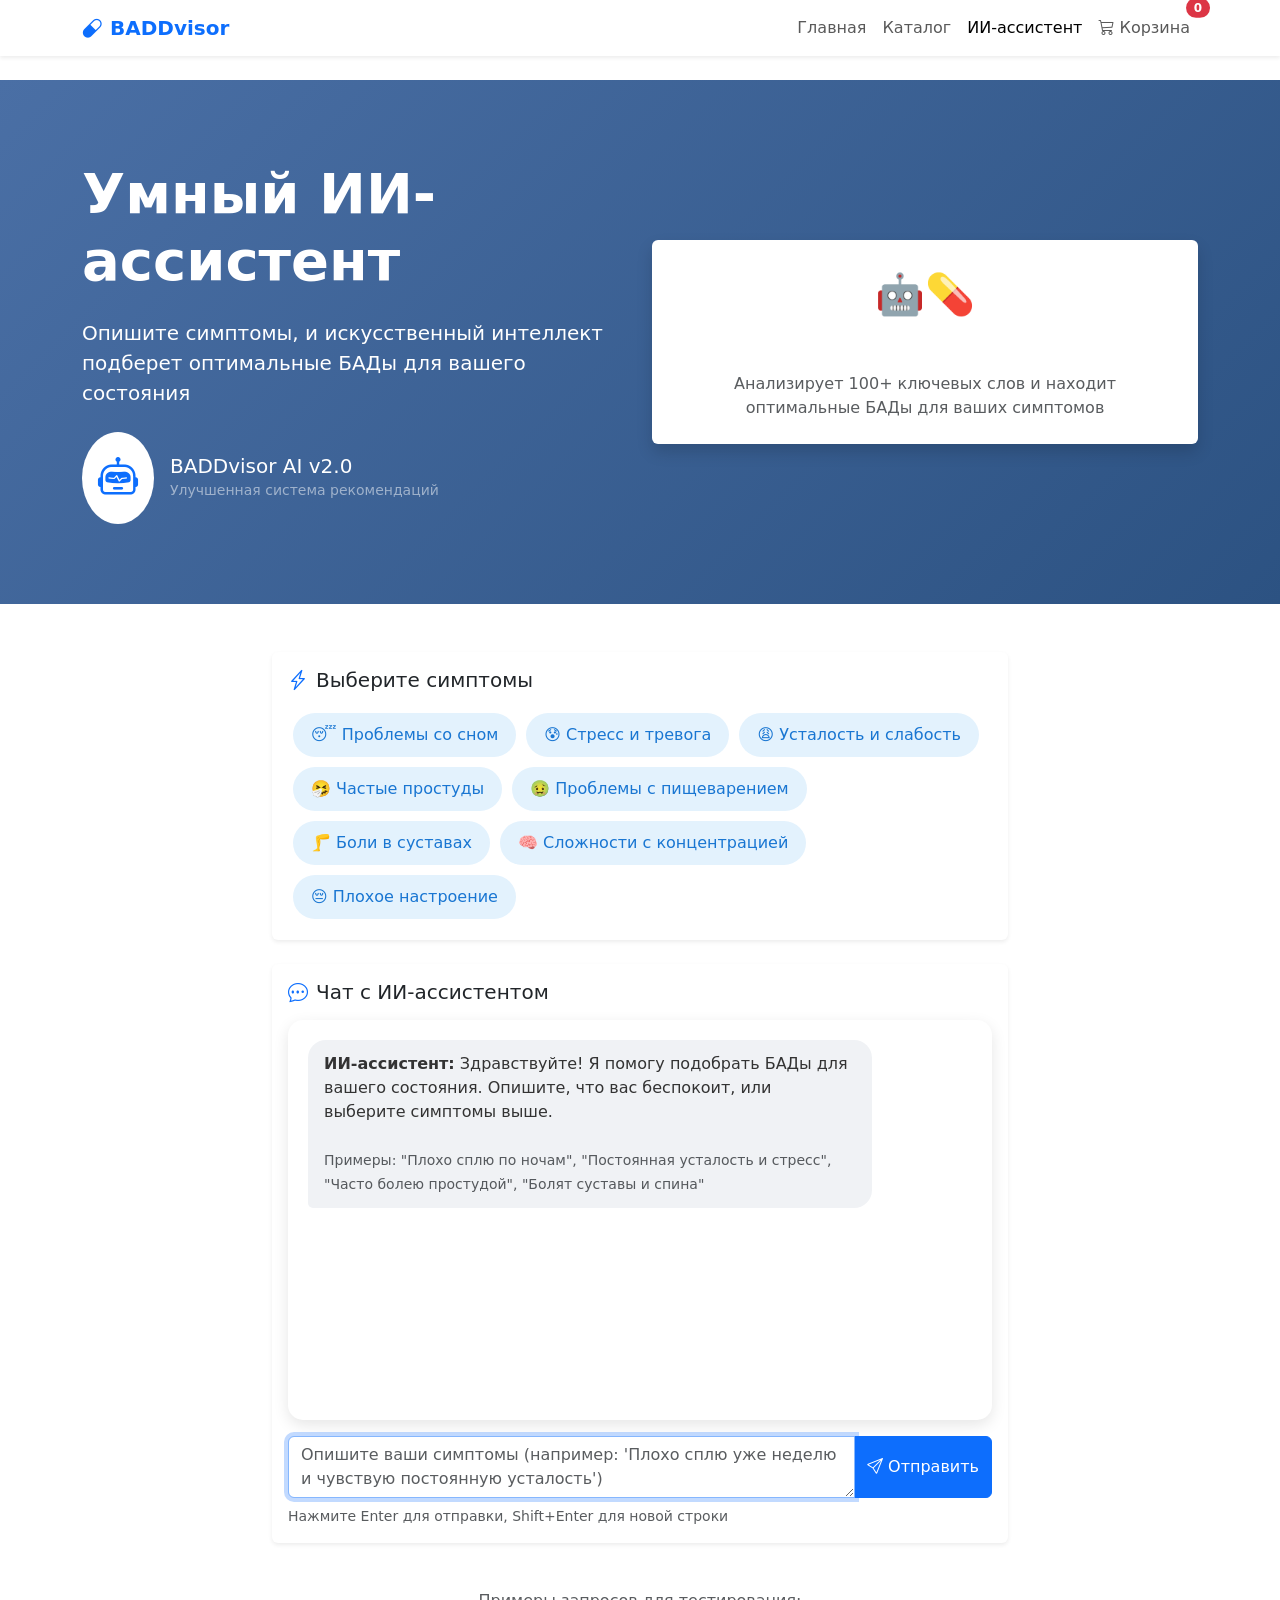
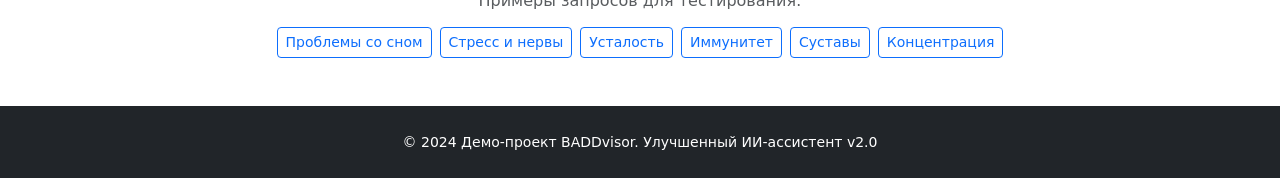
==== assistant.html @ e12e51a8 "Add files via upload" ====
<!DOCTYPE html>
<html lang="ru">
<head>
    <meta charset="UTF-8">
    <meta name="viewport" content="width=device-width, initial-scale=1.0">
    <title>ИИ-ассистент - BADDvisor</title>
    <link href="https://cdn.jsdelivr.net/npm/bootstrap@5.3.0/dist/css/bootstrap.min.css" rel="stylesheet">
    <link rel="stylesheet" href="https://cdn.jsdelivr.net/npm/bootstrap-icons@1.10.0/font/bootstrap-icons.css">
    <link rel="stylesheet" href="css/style.css">
    <style>
        body { padding-top: 80px; }
        .ai-header { background: linear-gradient(135deg, #4a6fa5 0%, #2c5282 100%); color: white; padding: 80px 0; }
        .chat-container { background: white; border-radius: 15px; padding: 20px; height: 400px; overflow-y: auto; box-shadow: 0 5px 15px rgba(0,0,0,0.1); }
        .message { max-width: 85%; margin-bottom: 15px; padding: 12px 16px; border-radius: 18px; position: relative; animation: fadeIn 0.3s; }
        .user-message { background: #4a6fa5; color: white; margin-left: auto; border-bottom-right-radius: 5px; }
        .ai-message { background: #f0f2f5; color: #333; margin-right: auto; border-bottom-left-radius: 5px; }
        .symptom-chip { display: inline-block; background: #e3f2fd; color: #1976d2; padding: 8px 16px; margin: 5px; border-radius: 25px; cursor: pointer; transition: all 0.3s; border: 2px solid transparent; }
        .symptom-chip:hover, .symptom-chip.active { background: #1976d2; color: white; transform: translateY(-2px); border-color: #1976d2; }
        @keyframes fadeIn { from { opacity: 0; transform: translateY(10px); } to { opacity: 1; transform: translateY(0); } }
        .typing-indicator { display: inline-block; }
        .typing-dot { display: inline-block; width: 8px; height: 8px; border-radius: 50%; background: #666; margin: 0 2px; animation: typing 1.4s infinite ease-in-out; }
        .typing-dot:nth-child(1) { animation-delay: -0.32s; }
        .typing-dot:nth-child(2) { animation-delay: -0.16s; }
        @keyframes typing { 0%, 80%, 100% { transform: scale(0); } 40% { transform: scale(1); } }
    </style>
</head>
<body>
    <!-- Навигация -->
    <nav class="navbar navbar-expand-lg navbar-light bg-white fixed-top shadow-sm">
        <div class="container">
            <a class="navbar-brand fw-bold text-primary" href="index.html">
                <i class="bi bi-capsule me-2"></i>BADDvisor
            </a>
            <div class="collapse navbar-collapse" id="navbarNav">
                <ul class="navbar-nav ms-auto">
                    <li class="nav-item">
                        <a class="nav-link" href="index.html">Главная</a>
                    </li>
                    <li class="nav-item">
                        <a class="nav-link" href="catalog.html">Каталог</a>
                    </li>
                    <li class="nav-item">
                        <a class="nav-link active" href="assistant.html">ИИ-ассистент</a>
                    </li>
                    <li class="nav-item">
                        <a class="nav-link position-relative" href="cart.html">
                            <i class="bi bi-cart3"></i> Корзина
                            <span id="cartCounter" class="position-absolute top-0 start-100 translate-middle badge rounded-pill bg-danger">0</span>
                        </a>
                    </li>
                </ul>
            </div>
        </div>
    </nav>

    <!-- Шапка ИИ -->
    <div class="ai-header">
        <div class="container">
            <div class="row align-items-center">
                <div class="col-lg-6">
                    <h1 class="display-4 fw-bold mb-4">Умный ИИ-ассистент</h1>
                    <p class="lead mb-4">Опишите симптомы, и искусственный интеллект подберет оптимальные БАДы для вашего состояния</p>
                    <div class="d-flex align-items-center">
                        <div class="bg-white text-primary rounded-circle p-3 me-3">
                            <i class="bi bi-robot fs-1"></i>
                        </div>
                        <div>
                            <h5 class="text-white mb-0">BADDvisor AI v2.0</h5>
                            <small class="text-white-50">Улучшенная система рекомендаций</small>
                        </div>
                    </div>
                </div>
                <div class="col-lg-6 text-center">
                    <div class="bg-white rounded p-4 d-inline-block shadow">
                        <div class="fs-1 mb-3">🤖💊</div>
                        <h5>Как работает ИИ?</h5>
                        <p class="text-muted mb-0">Анализирует 100+ ключевых слов и находит оптимальные БАДы для ваших симптомов</p>
                    </div>
                </div>
            </div>
        </div>
    </div>

    <!-- Основной контент -->
    <div class="container py-5">
        <div class="row">
            <div class="col-lg-8 mx-auto">
                <!-- Быстрые симптомы -->
                <div class="card border-0 shadow-sm mb-4">
                    <div class="card-body">
                        <h5 class="card-title mb-3">
                            <i class="bi bi-lightning-charge text-primary me-2"></i>Выберите симптомы
                        </h5>
                        <div class="d-flex flex-wrap" id="symptomsContainer">
                            <div class="symptom-chip" data-symptom="сон">😴 Проблемы со сном</div>
                            <div class="symptom-chip" data-symptom="стресс">😰 Стресс и тревога</div>
                            <div class="symptom-chip" data-symptom="усталость">😩 Усталость и слабость</div>
                            <div class="symptom-chip" data-symptom="иммунитет">🤧 Частые простуды</div>
                            <div class="symptom-chip" data-symptom="пищеварение">🤢 Проблемы с пищеварением</div>
                            <div class="symptom-chip" data-symptom="суставы">🦵 Боли в суставах</div>
                            <div class="symptom-chip" data-symptom="концентрация">🧠 Сложности с концентрацией</div>
                            <div class="symptom-chip" data-symptom="настроение">😔 Плохое настроение</div>
                        </div>
                    </div>
                </div>

                <!-- Чат с ИИ -->
                <div class="card border-0 shadow-sm mb-4">
                    <div class="card-body">
                        <h5 class="card-title mb-3">
                            <i class="bi bi-chat-dots text-primary me-2"></i>Чат с ИИ-ассистентом
                        </h5>
                        
                        <div class="chat-container mb-3" id="chatWindow">
                            <div class="message ai-message">
                                <strong>ИИ-ассистент:</strong> Здравствуйте! Я помогу подобрать БАДы для вашего состояния. Опишите, что вас беспокоит, или выберите симптомы выше.<br><br>
                                <small class="text-muted">Примеры: "Плохо сплю по ночам", "Постоянная усталость и стресс", "Часто болею простудой", "Болят суставы и спина"</small>
                            </div>
                        </div>
                        
                        <div class="input-group">
                            <textarea class="form-control" 
                                      id="aiInput" 
                                      rows="2" 
                                      placeholder="Опишите ваши симптомы (например: 'Плохо сплю уже неделю и чувствую постоянную усталость')"></textarea>
                            <button class="btn btn-primary" id="sendButton">
                                <i class="bi bi-send"></i> Отправить
                            </button>
                        </div>
                        <div class="form-text mt-2">
                            Нажмите Enter для отправки, Shift+Enter для новой строки
                        </div>
                    </div>
                </div>

                <!-- Результаты -->
                <div class="card border-0 shadow-sm" id="resultsCard" style="display: none;">
                    <div class="card-body">
                        <h5 class="card-title mb-4">
                            <i class="bi bi-star text-warning me-2"></i>Рекомендации ИИ-ассистента
                        </h5>
                        
                        <div id="aiExplanation" class="alert alert-info mb-4">
                            <!-- Объяснение ИИ -->
                        </div>
                        
                        <div class="alert alert-warning mb-4">
                            <i class="bi bi-exclamation-triangle me-2"></i>
                            <strong>Важно:</strong> Это демонстрационная система. Рекомендации носят информационный характер и не заменяют консультацию врача. БАД не является лекарственным средством.
                        </div>
                        
                        <h6 class="mb-3">Рекомендованные БАДы:</h6>
                        <div class="row" id="recommendedProducts">
                            <!-- Рекомендованные продукты -->
                        </div>
                        
                        <div class="text-center mt-4">
                            <button class="btn btn-success" id="addAllBtn" style="display: none;">
                                <i class="bi bi-cart-check me-2"></i>Добавить все рекомендации в корзину
                            </button>
                        </div>
                    </div>
                </div>

                <!-- Примеры запросов -->
                <div class="text-center mt-5">
                    <h6 class="text-muted mb-3">Примеры запросов для тестирования:</h6>
                    <div class="d-flex flex-wrap justify-content-center gap-2">
                        <button class="btn btn-sm btn-outline-primary" onclick="setExample('Плохо сплю уже неделю, просыпаюсь ночью')">Проблемы со сном</button>
                        <button class="btn btn-sm btn-outline-primary" onclick="setExample('Постоянный стресс на работе, нервное напряжение')">Стресс и нервы</button>
                        <button class="btn btn-sm btn-outline-primary" onclick="setExample('Нет энергии целый день, хроническая усталость')">Усталость</button>
                        <button class="btn btn-sm btn-outline-primary" onclick="setExample('Часто болею простудой, слабый иммунитет')">Иммунитет</button>
                        <button class="btn btn-sm btn-outline-primary" onclick="setExample('Болят колени и спина, хруст в суставах')">Суставы</button>
                        <button class="btn btn-sm btn-outline-primary" onclick="setExample('Плохая концентрация, проблемы с памятью')">Концентрация</button>
                    </div>
                </div>
            </div>
        </div>
    </div>

    <!-- Футер -->
    <footer class="bg-dark text-white py-4">
        <div class="container text-center">
            <p class="mb-0">
                <small>© 2024 Демо-проект BADDvisor. Улучшенный ИИ-ассистент v2.0</small>
            </p>
        </div>
    </footer>

    <!-- Скрипты -->
    <script src="https://cdn.jsdelivr.net/npm/bootstrap@5.3.0/dist/js/bootstrap.bundle.min.js"></script>
    <script src="js/products.js"></script>
    <script src="js/cart.js"></script>
    <script src="js/ai-rules.js"></script>
    <script>
        // Правила для Mock ИИ (базовые)
        const mockAIRules = {
            'сон': [1, 2, 26, 27, 30],
            'спать': [1, 2],
            'бессонница': [1, 2],
            'стресс': [1, 6, 7, 9, 25, 28, 29],
            'нервы': [1, 6, 7],
            'тревож': [6, 7],
            'усталость': [3, 8, 9, 10, 24],
            'энергия': [3, 8, 9, 10, 24],
            'силы': [3, 9],
            'иммунитет': [4, 11, 12, 13, 21],
            'простуда': [4, 11, 21],
            'болезнь': [4, 11],
            'пищеварение': [5, 17, 18, 22, 23],
            'желудок': [17, 18],
            'суставы': [14, 15, 16, 19, 20],
            'колени': [14, 19],
            'спина': [14, 15],
            'концентрация': [7, 24],
            'память': [24],
            'настроение': [1, 6, 25],
            'детокс': [5, 22]
        };

        // Объединяем правила
        const aiRules = {
            ...mockAIRules,
            ...(window.aiRulesExtended || {})
        };

        // Инициализация
        document.addEventListener('DOMContentLoaded', function() {
            updateCartCounter();
            initAIAssistant();
        });

        function initAIAssistant() {
            // Обработчики для чипов симптомов
            document.querySelectorAll('.symptom-chip').forEach(chip => {
                chip.addEventListener('click', function() {
                    // Сбрасываем активные чипы
                    document.querySelectorAll('.symptom-chip').forEach(c => c.classList.remove('active'));
                    // Активируем текущий
                    this.classList.add('active');
                    
                    const symptom = this.getAttribute('data-symptom');
                    const text = this.textContent.replace(/[^\w\s]/g, '').trim();
                    
                    // Добавляем в чат
                    addMessage(text, 'user');
                    
                    // Обрабатываем запрос
                    setTimeout(() => {
                        processAIRequest(text);
                    }, 300);
                });
            });

            // Кнопка отправки
            document.getElementById('sendButton').addEventListener('click', sendMessage);
            
            // Обработка Enter
            document.getElementById('aiInput').addEventListener('keydown', function(e) {
                if (e.key === 'Enter' && !e.shiftKey) {
                    e.preventDefault();
                    sendMessage();
                }
            });
            
            // Автофокус на поле ввода
            document.getElementById('aiInput').focus();
        }

        function sendMessage() {
            const input = document.getElementById('aiInput').value.trim();
            if (!input) {
                cart.showNotification('Введите ваш запрос', 'warning');
                return;
            }
            
            addMessage(input, 'user');
            document.getElementById('aiInput').value = '';
            
            // Сбрасываем активные чипы
            document.querySelectorAll('.symptom-chip').forEach(c => c.classList.remove('active'));
            
            // Показываем индикатор загрузки
            const loadingMsg = addTypingIndicator();
            
            // Имитация задержки
            setTimeout(() => {
                // Удаляем индикатор
                loadingMsg.remove();
                
                // Обрабатываем запрос
                processAIRequest(input);
            }, 800 + Math.random() * 700); // Случайная задержка для реалистичности
        }

        function addMessage(text, sender) {
            const chatWindow = document.getElementById('chatWindow');
            const messageDiv = document.createElement('div');
            
            messageDiv.className = `message ${sender}-message fade-in`;
            messageDiv.innerHTML = `<strong>${sender === 'user' ? 'Вы' : 'ИИ-ассистент'}:</strong> ${text}`;
            
            chatWindow.appendChild(messageDiv);
            chatWindow.scrollTop = chatWindow.scrollHeight;
            
            return messageDiv;
        }

        function addTypingIndicator() {
            const chatWindow = document.getElementById('chatWindow');
            const messageDiv = document.createElement('div');
            
            messageDiv.className = `message ai-message`;
            messageDiv.innerHTML = `
                <strong>ИИ-ассистент:</strong> 
                <span class="typing-indicator">
                    <span class="typing-dot"></span>
                    <span class="typing-dot"></span>
                    <span class="typing-dot"></span>
                </span>
            `;
            
            chatWindow.appendChild(messageDiv);
            chatWindow.scrollTop = chatWindow.scrollHeight;
            
            return messageDiv;
        }

        function processAIRequest(input) {
            // Используем улучшенную логику анализа
            let analysis;
            let response;
            
            if (window.analyzeHealthRequest && window.generateAIResponse) {
                analysis = analyzeHealthRequest(input);
                response = generateAIResponse(analysis);
            } else {
                // Резервная логика
                const inputLower = input.toLowerCase();
                const foundKeywords = [];
                const recommendedIds = new Set();
                
                Object.keys(aiRules).forEach(keyword => {
                    if (inputLower.includes(keyword)) {
                        foundKeywords.push(keyword);
                        aiRules[keyword].forEach(id => recommendedIds.add(id));
                    }
                });
                
                const products = Array.from(recommendedIds)
                    .map(id => Products.getById(id))
                    .filter(Boolean)
                    .slice(0, 6);
                
                response = {
                    message: foundKeywords.length > 0 
                        ? `На основе вашего запроса я определил следующие проблемы: ${foundKeywords.slice(0, 3).join(', ')}.`
                        : "Вот общие рекомендации для поддержания здоровья:",
                    explanation: foundKeywords.length > 0 
                        ? `На основе ключевых слов: <strong>${foundKeywords.slice(0, 3).join(', ')}</strong>. Вот рекомендованные БАДы:`
                        : "Вот общие рекомендации:",
                    products: products.length > 0 ? products : Products.getFeatured(3)
                };
            }
            
            // Добавляем ответ ИИ в чат
            addMessage(response.message, 'ai');
            
            // Показываем результат
            showRecommendations(response.products, response.explanation);
        }

        function showRecommendations(products, explanation) {
            document.getElementById('resultsCard').style.display = 'block';
            document.getElementById('aiExplanation').innerHTML = explanation;
            
            const container = document.getElementById('recommendedProducts');
            container.innerHTML = products.map(product => `
                <div class="col-md-6 col-lg-4 mb-3">
                    <div class="product-card h-100">
                        <img src="${product.image}" class="card-img-top" alt="${product.name}" style="height: 150px; object-fit: cover;">
                        <div class="p-3">
                            <h6 class="card-title">${product.name}</h6>
                            <p class="card-text text-muted small mb-2">${product.description}</p>
                            <div class="mb-2">
                                ${product.tags.slice(0, 2).map(tag => 
                                    `<span class="badge-tag">${tag}</span>`
                                ).join('')}
                            </div>
                            <div class="d-flex justify-content-between align-items-center">
                                <span class="fw-bold">${product.price} ₽</span>
                                <button class="btn btn-sm btn-primary" onclick="addToCartFromAI(${product.id})">
                                    <i class="bi bi-cart-plus"></i> В корзину
                                </button>
                            </div>
                        </div>
                    </div>
                </div>
            `).join('');
            
            const addAllBtn = document.getElementById('addAllBtn');
            if (products.length > 1) {
                addAllBtn.style.display = 'inline-block';
                addAllBtn.onclick = function() {
                    products.forEach(p => addToCartFromAI(p.id));
                    cart.showNotification(`Добавлено ${products.length} товаров в корзину!`, 'success');
                };
            } else {
                addAllBtn.style.display = 'none';
            }
            
            // Прокручиваем к результатам
            document.getElementById('resultsCard').scrollIntoView({ 
                behavior: 'smooth',
                block: 'start'
            });
        }

        function setExample(text) {
            document.getElementById('aiInput').value = text;
            document.getElementById('aiInput').focus();
        }

        function addToCartFromAI(productId) {
            if (window.cart && window.cart.add) {
                window.cart.add(productId);
                updateCartCounter();
            }
        }

        function updateCartCounter() {
            if (window.cart && cart.updateCounter) {
                cart.updateCounter();
            }
        }
    </script>
</body>
</html>
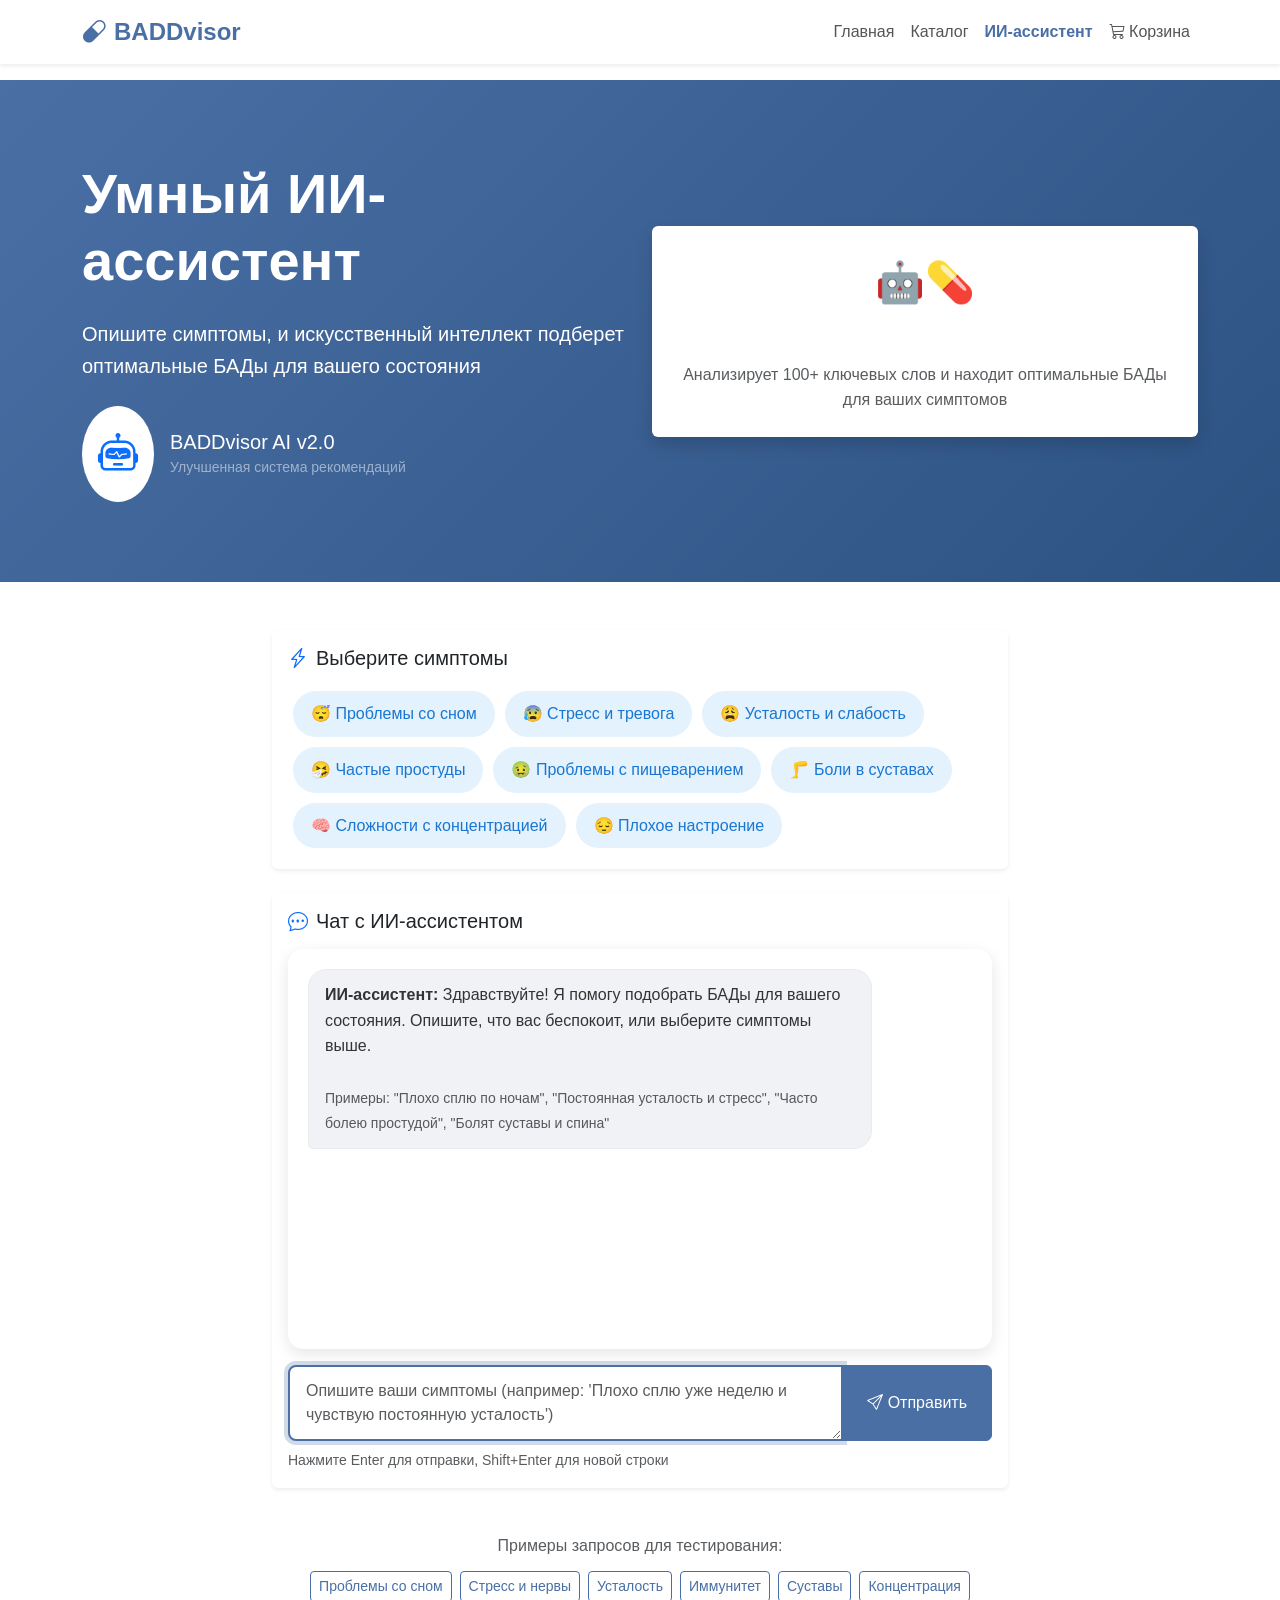
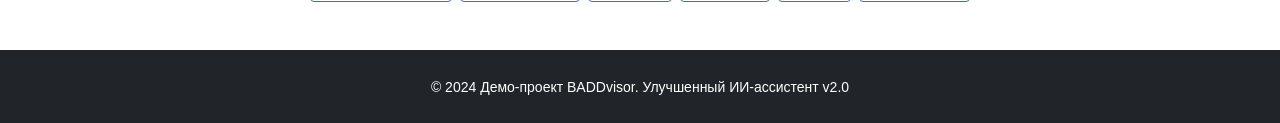
==== commit 7ae75ac3: "Update assistant.html" ====
--- a/assistant.html
+++ b/assistant.html
@@ -389,7 +389,7 @@
                             </div>
                             <div class="d-flex justify-content-between align-items-center">
                                 <span class="fw-bold">${product.price} ₽</span>
-                                <button class="btn btn-sm btn-primary" onclick="addToCartFromAI(${product.id})">
+                                <button class="btn btn-sm btn-primary add-to-cart-btn" data-id="${product.id}">
                                     <i class="bi bi-cart-plus"></i> В корзину
                                 </button>
                             </div>
@@ -435,4 +435,4 @@
         }
     </script>
 </body>
-</html>+</html>
--- a/css/style.css
+++ b/css/style.css
@@ -0,0 +1,296 @@
+/* Основные стили */
+:root {
+    --primary-color: #4a6fa5;
+    --secondary-color: #6b7a8f;
+    --accent-color: #f7882f;
+    --light-color: #f8f9fa;
+    --dark-color: #333;
+}
+
+* {
+    margin: 0;
+    padding: 0;
+    box-sizing: border-box;
+}
+
+body {
+    font-family: 'Segoe UI', Tahoma, Geneva, Verdana, sans-serif;
+    color: var(--dark-color);
+    background-color: #fff;
+    line-height: 1.6;
+}
+
+/* Навигация */
+.navbar-brand {
+    font-size: 1.5rem;
+    color: var(--primary-color) !important;
+}
+
+.navbar-nav .nav-link {
+    color: #555;
+    padding: 0.5rem 1rem;
+    transition: color 0.3s;
+}
+
+.navbar-nav .nav-link:hover {
+    color: var(--primary-color);
+}
+
+.navbar-nav .nav-link.active {
+    color: var(--primary-color) !important;
+    font-weight: 600;
+}
+
+/* Карточки продуктов */
+.product-card {
+    background: white;
+    border: 1px solid #e9ecef;
+    border-radius: 12px;
+    overflow: hidden;
+    transition: all 0.3s ease;
+    height: 100%;
+    position: relative;
+}
+
+.product-card:hover {
+    transform: translateY(-8px);
+    box-shadow: 0 15px 30px rgba(0,0,0,0.1);
+    border-color: var(--primary-color);
+}
+
+.product-card img {
+    width: 100%;
+    height: 200px;
+    object-fit: cover;
+    border-bottom: 1px solid #e9ecef;
+}
+
+.product-card .card-body {
+    padding: 1.5rem;
+    display: flex;
+    flex-direction: column;
+}
+
+.product-card .card-title {
+    font-size: 1.1rem;
+    font-weight: 600;
+    margin-bottom: 0.75rem;
+    color: var(--dark-color);
+    line-height: 1.4;
+}
+
+.product-card .card-text {
+    color: #666;
+    font-size: 0.9rem;
+    margin-bottom: 1rem;
+    flex-grow: 1;
+}
+
+/* Бейджи тегов */
+.badge-tag {
+    display: inline-block;
+    background-color: #e3f2fd;
+    color: #1976d2;
+    font-size: 0.75rem;
+    padding: 0.25rem 0.75rem;
+    border-radius: 20px;
+    margin-right: 0.5rem;
+    margin-bottom: 0.5rem;
+    transition: all 0.3s;
+}
+
+.badge-tag:hover {
+    background-color: #1976d2;
+    color: white;
+    transform: scale(1.05);
+}
+
+/* Кнопки */
+.btn-primary {
+    background-color: var(--primary-color);
+    border-color: var(--primary-color);
+    padding: 0.5rem 1.5rem;
+    font-weight: 500;
+    transition: all 0.3s;
+}
+
+.btn-primary:hover {
+    background-color: #3a5a8a;
+    border-color: #3a5a8a;
+    transform: translateY(-2px);
+}
+
+.btn-outline-primary {
+    color: var(--primary-color);
+    border-color: var(--primary-color);
+}
+
+.btn-outline-primary:hover {
+    background-color: var(--primary-color);
+    border-color: var(--primary-color);
+}
+
+/* Страница деталей товара */
+.product-detail-image {
+    max-height: 400px;
+    object-fit: contain;
+    border-radius: 12px;
+    background: #f8f9fa;
+    padding: 1rem;
+}
+
+.specification-table {
+    background: white;
+    border-radius: 12px;
+    padding: 1.5rem;
+    box-shadow: 0 5px 15px rgba(0,0,0,0.05);
+}
+
+.specification-table td {
+    padding: 0.75rem;
+    border-bottom: 1px solid #eee;
+}
+
+.specification-table tr:last-child td {
+    border-bottom: none;
+}
+
+/* Корзина */
+.cart-item {
+    background: white;
+    border-radius: 12px;
+    padding: 1.5rem;
+    margin-bottom: 1rem;
+    border: 1px solid #e9ecef;
+    transition: all 0.3s;
+}
+
+.cart-item:hover {
+    border-color: var(--primary-color);
+    box-shadow: 0 5px 15px rgba(0,0,0,0.05);
+}
+
+.cart-item-image {
+    width: 80px;
+    height: 80px;
+    object-fit: cover;
+    border-radius: 8px;
+}
+
+/* ИИ-ассистент */
+.chat-container {
+    background: #f8f9fa;
+    border-radius: 12px;
+    padding: 1.5rem;
+    height: 400px;
+    overflow-y: auto;
+}
+
+.message {
+    max-width: 80%;
+    margin-bottom: 1rem;
+    padding: 1rem;
+    border-radius: 12px;
+    position: relative;
+}
+
+.user-message {
+    background: var(--primary-color);
+    color: white;
+    margin-left: auto;
+    border-bottom-right-radius: 4px;
+}
+
+.ai-message {
+    background: white;
+    border: 1px solid #e9ecef;
+    margin-right: auto;
+    border-bottom-left-radius: 4px;
+}
+
+.symptom-btn {
+    border: 2px solid #dee2e6;
+    border-radius: 25px;
+    padding: 0.5rem 1.5rem;
+    margin: 0.25rem;
+    transition: all 0.3s;
+}
+
+.symptom-btn:hover, .symptom-btn.active {
+    background: var(--primary-color);
+    color: white;
+    border-color: var(--primary-color);
+}
+
+/* Формы */
+.form-control, .form-select {
+    border: 2px solid #dee2e6;
+    border-radius: 8px;
+    padding: 0.75rem 1rem;
+    transition: all 0.3s;
+}
+
+.form-control:focus, .form-select:focus {
+    border-color: var(--primary-color);
+    box-shadow: 0 0 0 0.25rem rgba(74, 111, 165, 0.25);
+}
+
+/* Адаптивность */
+@media (max-width: 768px) {
+    .hero {
+        padding: 60px 0;
+        padding-top: 140px;
+    }
+    
+    .hero h1 {
+        font-size: 2rem;
+    }
+    
+    .product-card {
+        margin-bottom: 1.5rem;
+    }
+    
+    .cart-item {
+        flex-direction: column;
+        text-align: center;
+    }
+    
+    .cart-item-image {
+        margin-bottom: 1rem;
+    }
+}
+
+/* Анимации */
+@keyframes fadeIn {
+    from {
+        opacity: 0;
+        transform: translateY(20px);
+    }
+    to {
+        opacity: 1;
+        transform: translateY(0);
+    }
+}
+
+.fade-in {
+    animation: fadeIn 0.5s ease-out;
+}
+
+/* Кастомный скроллбар */
+::-webkit-scrollbar {
+    width: 8px;
+}
+
+::-webkit-scrollbar-track {
+    background: #f1f1f1;
+    border-radius: 4px;
+}
+
+::-webkit-scrollbar-thumb {
+    background: var(--primary-color);
+    border-radius: 4px;
+}
+
+::-webkit-scrollbar-thumb:hover {
+    background: #3a5a8a;
+}
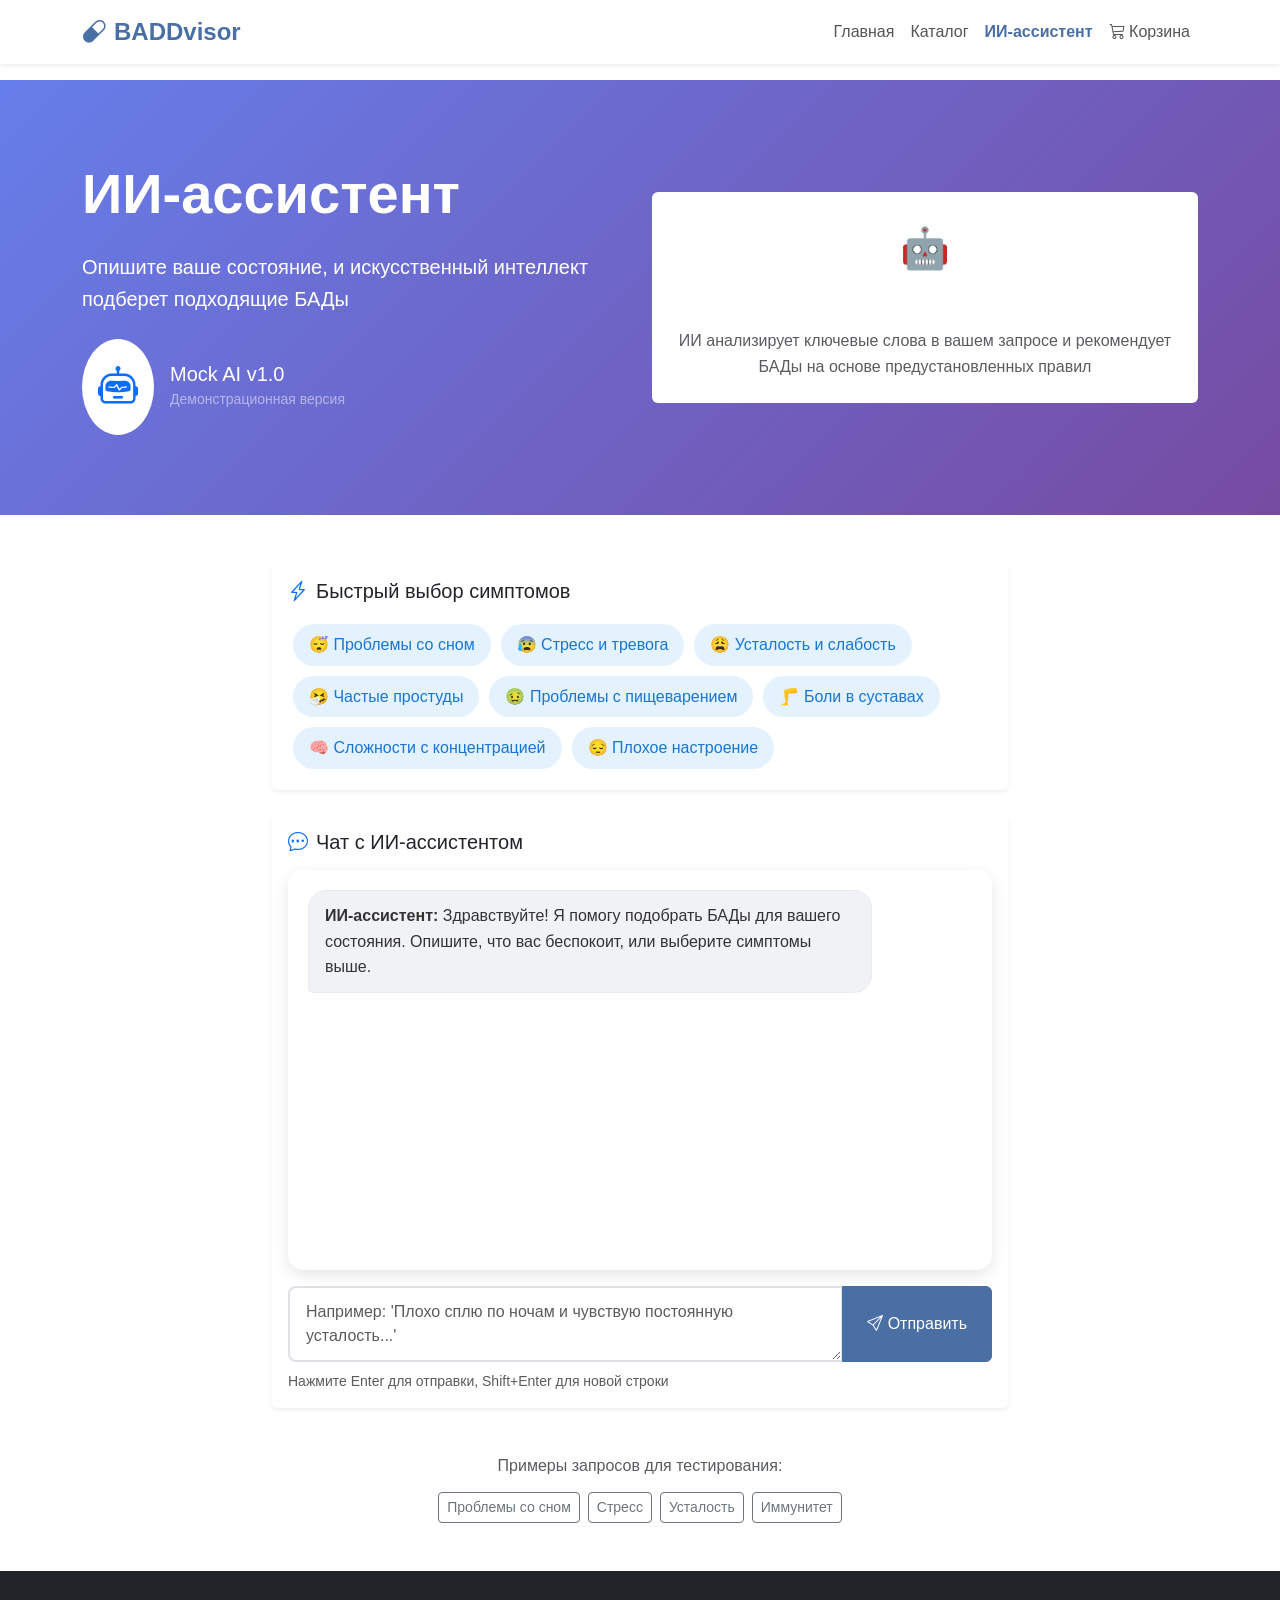
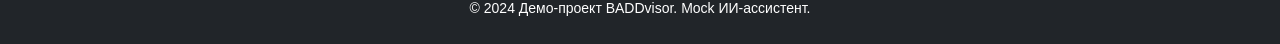
==== commit 4347a5f1: "Add files via upload" ====
--- a/assistant.html
+++ b/assistant.html
@@ -9,19 +9,14 @@
     <link rel="stylesheet" href="css/style.css">
     <style>
         body { padding-top: 80px; }
-        .ai-header { background: linear-gradient(135deg, #4a6fa5 0%, #2c5282 100%); color: white; padding: 80px 0; }
+        .ai-header { background: linear-gradient(135deg, #667eea 0%, #764ba2 100%); color: white; padding: 80px 0; }
         .chat-container { background: white; border-radius: 15px; padding: 20px; height: 400px; overflow-y: auto; box-shadow: 0 5px 15px rgba(0,0,0,0.1); }
         .message { max-width: 85%; margin-bottom: 15px; padding: 12px 16px; border-radius: 18px; position: relative; animation: fadeIn 0.3s; }
         .user-message { background: #4a6fa5; color: white; margin-left: auto; border-bottom-right-radius: 5px; }
         .ai-message { background: #f0f2f5; color: #333; margin-right: auto; border-bottom-left-radius: 5px; }
-        .symptom-chip { display: inline-block; background: #e3f2fd; color: #1976d2; padding: 8px 16px; margin: 5px; border-radius: 25px; cursor: pointer; transition: all 0.3s; border: 2px solid transparent; }
-        .symptom-chip:hover, .symptom-chip.active { background: #1976d2; color: white; transform: translateY(-2px); border-color: #1976d2; }
+        .symptom-chip { display: inline-block; background: #e3f2fd; color: #1976d2; padding: 8px 16px; margin: 5px; border-radius: 25px; cursor: pointer; transition: all 0.3s; }
+        .symptom-chip:hover, .symptom-chip.active { background: #1976d2; color: white; transform: translateY(-2px); }
         @keyframes fadeIn { from { opacity: 0; transform: translateY(10px); } to { opacity: 1; transform: translateY(0); } }
-        .typing-indicator { display: inline-block; }
-        .typing-dot { display: inline-block; width: 8px; height: 8px; border-radius: 50%; background: #666; margin: 0 2px; animation: typing 1.4s infinite ease-in-out; }
-        .typing-dot:nth-child(1) { animation-delay: -0.32s; }
-        .typing-dot:nth-child(2) { animation-delay: -0.16s; }
-        @keyframes typing { 0%, 80%, 100% { transform: scale(0); } 40% { transform: scale(1); } }
     </style>
 </head>
 <body>
@@ -58,23 +53,23 @@
         <div class="container">
             <div class="row align-items-center">
                 <div class="col-lg-6">
-                    <h1 class="display-4 fw-bold mb-4">Умный ИИ-ассистент</h1>
-                    <p class="lead mb-4">Опишите симптомы, и искусственный интеллект подберет оптимальные БАДы для вашего состояния</p>
+                    <h1 class="display-4 fw-bold mb-4">ИИ-ассистент</h1>
+                    <p class="lead mb-4">Опишите ваше состояние, и искусственный интеллект подберет подходящие БАДы</p>
                     <div class="d-flex align-items-center">
                         <div class="bg-white text-primary rounded-circle p-3 me-3">
                             <i class="bi bi-robot fs-1"></i>
                         </div>
                         <div>
-                            <h5 class="text-white mb-0">BADDvisor AI v2.0</h5>
-                            <small class="text-white-50">Улучшенная система рекомендаций</small>
+                            <h5 class="text-white mb-0">Mock AI v1.0</h5>
+                            <small class="text-white-50">Демонстрационная версия</small>
                         </div>
                     </div>
                 </div>
                 <div class="col-lg-6 text-center">
-                    <div class="bg-white rounded p-4 d-inline-block shadow">
-                        <div class="fs-1 mb-3">🤖💊</div>
-                        <h5>Как работает ИИ?</h5>
-                        <p class="text-muted mb-0">Анализирует 100+ ключевых слов и находит оптимальные БАДы для ваших симптомов</p>
+                    <div class="bg-white rounded p-4 d-inline-block">
+                        <div class="fs-1 mb-3">🤖</div>
+                        <h5>Как это работает?</h5>
+                        <p class="text-muted mb-0">ИИ анализирует ключевые слова в вашем запросе и рекомендует БАДы на основе предустановленных правил</p>
                     </div>
                 </div>
             </div>
@@ -89,7 +84,7 @@
                 <div class="card border-0 shadow-sm mb-4">
                     <div class="card-body">
                         <h5 class="card-title mb-3">
-                            <i class="bi bi-lightning-charge text-primary me-2"></i>Выберите симптомы
+                            <i class="bi bi-lightning-charge text-primary me-2"></i>Быстрый выбор симптомов
                         </h5>
                         <div class="d-flex flex-wrap" id="symptomsContainer">
                             <div class="symptom-chip" data-symptom="сон">😴 Проблемы со сном</div>
@@ -113,8 +108,7 @@
                         
                         <div class="chat-container mb-3" id="chatWindow">
                             <div class="message ai-message">
-                                <strong>ИИ-ассистент:</strong> Здравствуйте! Я помогу подобрать БАДы для вашего состояния. Опишите, что вас беспокоит, или выберите симптомы выше.<br><br>
-                                <small class="text-muted">Примеры: "Плохо сплю по ночам", "Постоянная усталость и стресс", "Часто болею простудой", "Болят суставы и спина"</small>
+                                <strong>ИИ-ассистент:</strong> Здравствуйте! Я помогу подобрать БАДы для вашего состояния. Опишите, что вас беспокоит, или выберите симптомы выше.
                             </div>
                         </div>
                         
@@ -122,7 +116,7 @@
                             <textarea class="form-control" 
                                       id="aiInput" 
                                       rows="2" 
-                                      placeholder="Опишите ваши симптомы (например: 'Плохо сплю уже неделю и чувствую постоянную усталость')"></textarea>
+                                      placeholder="Например: 'Плохо сплю по ночам и чувствую постоянную усталость...'"></textarea>
                             <button class="btn btn-primary" id="sendButton">
                                 <i class="bi bi-send"></i> Отправить
                             </button>
@@ -146,7 +140,7 @@
                         
                         <div class="alert alert-warning mb-4">
                             <i class="bi bi-exclamation-triangle me-2"></i>
-                            <strong>Важно:</strong> Это демонстрационная система. Рекомендации носят информационный характер и не заменяют консультацию врача. БАД не является лекарственным средством.
+                            <strong>Важно:</strong> Это демонстрационная система. Рекомендации носят информационный характер и не заменяют консультацию врача.
                         </div>
                         
                         <h6 class="mb-3">Рекомендованные БАДы:</h6>
@@ -162,16 +156,14 @@
                     </div>
                 </div>
 
-                <!-- Примеры запросов -->
+                <!-- Примеры -->
                 <div class="text-center mt-5">
                     <h6 class="text-muted mb-3">Примеры запросов для тестирования:</h6>
                     <div class="d-flex flex-wrap justify-content-center gap-2">
-                        <button class="btn btn-sm btn-outline-primary" onclick="setExample('Плохо сплю уже неделю, просыпаюсь ночью')">Проблемы со сном</button>
-                        <button class="btn btn-sm btn-outline-primary" onclick="setExample('Постоянный стресс на работе, нервное напряжение')">Стресс и нервы</button>
-                        <button class="btn btn-sm btn-outline-primary" onclick="setExample('Нет энергии целый день, хроническая усталость')">Усталость</button>
-                        <button class="btn btn-sm btn-outline-primary" onclick="setExample('Часто болею простудой, слабый иммунитет')">Иммунитет</button>
-                        <button class="btn btn-sm btn-outline-primary" onclick="setExample('Болят колени и спина, хруст в суставах')">Суставы</button>
-                        <button class="btn btn-sm btn-outline-primary" onclick="setExample('Плохая концентрация, проблемы с памятью')">Концентрация</button>
+                        <button class="btn btn-sm btn-outline-secondary" onclick="setExample('Плохо сплю уже неделю')">Проблемы со сном</button>
+                        <button class="btn btn-sm btn-outline-secondary" onclick="setExample('Постоянный стресс на работе')">Стресс</button>
+                        <button class="btn btn-sm btn-outline-secondary" onclick="setExample('Нет энергии целый день')">Усталость</button>
+                        <button class="btn btn-sm btn-outline-secondary" onclick="setExample('Часто болею простудой')">Иммунитет</button>
                     </div>
                 </div>
             </div>
@@ -182,7 +174,7 @@
     <footer class="bg-dark text-white py-4">
         <div class="container text-center">
             <p class="mb-0">
-                <small>© 2024 Демо-проект BADDvisor. Улучшенный ИИ-ассистент v2.0</small>
+                <small>© 2024 Демо-проект BADDvisor. Mock ИИ-ассистент.</small>
             </p>
         </div>
     </footer>
@@ -193,7 +185,7 @@
     <script src="js/cart.js"></script>
     <script src="js/ai-rules.js"></script>
     <script>
-        // Правила для Mock ИИ (базовые)
+        // Правила для Mock ИИ
         const mockAIRules = {
             'сон': [1, 2, 26, 27, 30],
             'спать': [1, 2],
@@ -226,7 +218,6 @@
 
         // Инициализация
         document.addEventListener('DOMContentLoaded', function() {
-            updateCartCounter();
             initAIAssistant();
         });
 
@@ -234,11 +225,6 @@
             // Обработчики для чипов симптомов
             document.querySelectorAll('.symptom-chip').forEach(chip => {
                 chip.addEventListener('click', function() {
-                    // Сбрасываем активные чипы
-                    document.querySelectorAll('.symptom-chip').forEach(c => c.classList.remove('active'));
-                    // Активируем текущий
-                    this.classList.add('active');
-                    
                     const symptom = this.getAttribute('data-symptom');
                     const text = this.textContent.replace(/[^\w\s]/g, '').trim();
                     
@@ -248,7 +234,7 @@
                     // Обрабатываем запрос
                     setTimeout(() => {
                         processAIRequest(text);
-                    }, 300);
+                    }, 500);
                 });
             });
 
@@ -262,26 +248,17 @@
                     sendMessage();
                 }
             });
-            
-            // Автофокус на поле ввода
-            document.getElementById('aiInput').focus();
         }
 
         function sendMessage() {
             const input = document.getElementById('aiInput').value.trim();
-            if (!input) {
-                cart.showNotification('Введите ваш запрос', 'warning');
-                return;
-            }
+            if (!input) return;
             
             addMessage(input, 'user');
             document.getElementById('aiInput').value = '';
             
-            // Сбрасываем активные чипы
-            document.querySelectorAll('.symptom-chip').forEach(c => c.classList.remove('active'));
-            
             // Показываем индикатор загрузки
-            const loadingMsg = addTypingIndicator();
+            const loadingMsg = addMessage('ИИ анализирует ваш запрос...', 'ai');
             
             // Имитация задержки
             setTimeout(() => {
@@ -290,14 +267,14 @@
                 
                 // Обрабатываем запрос
                 processAIRequest(input);
-            }, 800 + Math.random() * 700); // Случайная задержка для реалистичности
+            }, 1000);
         }
 
         function addMessage(text, sender) {
             const chatWindow = document.getElementById('chatWindow');
             const messageDiv = document.createElement('div');
             
-            messageDiv.className = `message ${sender}-message fade-in`;
+            messageDiv.className = `message ${sender}-message`;
             messageDiv.innerHTML = `<strong>${sender === 'user' ? 'Вы' : 'ИИ-ассистент'}:</strong> ${text}`;
             
             chatWindow.appendChild(messageDiv);
@@ -306,74 +283,57 @@
             return messageDiv;
         }
 
-        function addTypingIndicator() {
-            const chatWindow = document.getElementById('chatWindow');
-            const messageDiv = document.createElement('div');
-            
-            messageDiv.className = `message ai-message`;
-            messageDiv.innerHTML = `
-                <strong>ИИ-ассистент:</strong> 
-                <span class="typing-indicator">
-                    <span class="typing-dot"></span>
-                    <span class="typing-dot"></span>
-                    <span class="typing-dot"></span>
-                </span>
-            `;
-            
-            chatWindow.appendChild(messageDiv);
-            chatWindow.scrollTop = chatWindow.scrollHeight;
-            
-            return messageDiv;
-        }
-
         function processAIRequest(input) {
-            // Используем улучшенную логику анализа
-            let analysis;
-            let response;
-            
-            if (window.analyzeHealthRequest && window.generateAIResponse) {
-                analysis = analyzeHealthRequest(input);
-                response = generateAIResponse(analysis);
+            const products = Products.getAll();
+            const inputLower = input.toLowerCase();
+            
+            // Используем улучшенную логику если доступна
+            let recommendedIds = new Set();
+            let foundKeywords = [];
+            
+            if (window.analyzeHealthRequest) {
+                const analysis = analyzeHealthRequest(input);
+                foundKeywords = analysis.keywords;
+                analysis.productIds.forEach(id => recommendedIds.add(id));
             } else {
                 // Резервная логика
-                const inputLower = input.toLowerCase();
-                const foundKeywords = [];
-                const recommendedIds = new Set();
-                
                 Object.keys(aiRules).forEach(keyword => {
                     if (inputLower.includes(keyword)) {
                         foundKeywords.push(keyword);
                         aiRules[keyword].forEach(id => recommendedIds.add(id));
                     }
                 });
-                
-                const products = Array.from(recommendedIds)
-                    .map(id => Products.getById(id))
+            }
+            
+            // Формируем ответ
+            let explanation, recommendations;
+            
+            if (foundKeywords.length > 0) {
+                recommendations = Array.from(recommendedIds)
+                    .map(id => products.find(p => p.id === id))
                     .filter(Boolean)
                     .slice(0, 6);
                 
-                response = {
-                    message: foundKeywords.length > 0 
-                        ? `На основе вашего запроса я определил следующие проблемы: ${foundKeywords.slice(0, 3).join(', ')}.`
-                        : "Вот общие рекомендации для поддержания здоровья:",
-                    explanation: foundKeywords.length > 0 
-                        ? `На основе ключевых слов: <strong>${foundKeywords.slice(0, 3).join(', ')}</strong>. Вот рекомендованные БАДы:`
-                        : "Вот общие рекомендации:",
-                    products: products.length > 0 ? products : Products.getFeatured(3)
-                };
+                explanation = `На основе вашего запроса я определил следующие проблемы: ${foundKeywords.join(', ')}. Вот рекомендованные БАДы:`;
+            } else {
+                // Общие рекомендации
+                recommendations = products.slice(0, 3);
+                explanation = "На основе общего анализа рекомендую следующие БАДы для поддержания здоровья:";
             }
             
+            // Показываем результат
+            showRecommendations(recommendations, explanation);
+            
             // Добавляем ответ ИИ в чат
-            addMessage(response.message, 'ai');
-            
-            // Показываем результат
-            showRecommendations(response.products, response.explanation);
+            addMessage(explanation, 'ai');
         }
 
         function showRecommendations(products, explanation) {
+            // Показываем карточку результатов
             document.getElementById('resultsCard').style.display = 'block';
             document.getElementById('aiExplanation').innerHTML = explanation;
             
+            // Рендерим продукты
             const container = document.getElementById('recommendedProducts');
             container.innerHTML = products.map(product => `
                 <div class="col-md-6 col-lg-4 mb-3">
@@ -398,12 +358,19 @@
                 </div>
             `).join('');
             
+            // Кнопка "Добавить все"
             const addAllBtn = document.getElementById('addAllBtn');
             if (products.length > 1) {
                 addAllBtn.style.display = 'inline-block';
                 addAllBtn.onclick = function() {
-                    products.forEach(p => addToCartFromAI(p.id));
-                    cart.showNotification(`Добавлено ${products.length} товаров в корзину!`, 'success');
+                    products.forEach(p => {
+                        if (window.cart) {
+                            cart.add(p.id);
+                        }
+                    });
+                    if (window.cart && cart.showNotification) {
+                        cart.showNotification(`Добавлено ${products.length} товаров в корзину!`, 'success');
+                    }
                 };
             } else {
                 addAllBtn.style.display = 'none';
@@ -420,19 +387,6 @@
             document.getElementById('aiInput').value = text;
             document.getElementById('aiInput').focus();
         }
-
-        function addToCartFromAI(productId) {
-            if (window.cart && window.cart.add) {
-                window.cart.add(productId);
-                updateCartCounter();
-            }
-        }
-
-        function updateCartCounter() {
-            if (window.cart && cart.updateCounter) {
-                cart.updateCounter();
-            }
-        }
     </script>
 </body>
-</html>
+</html>
